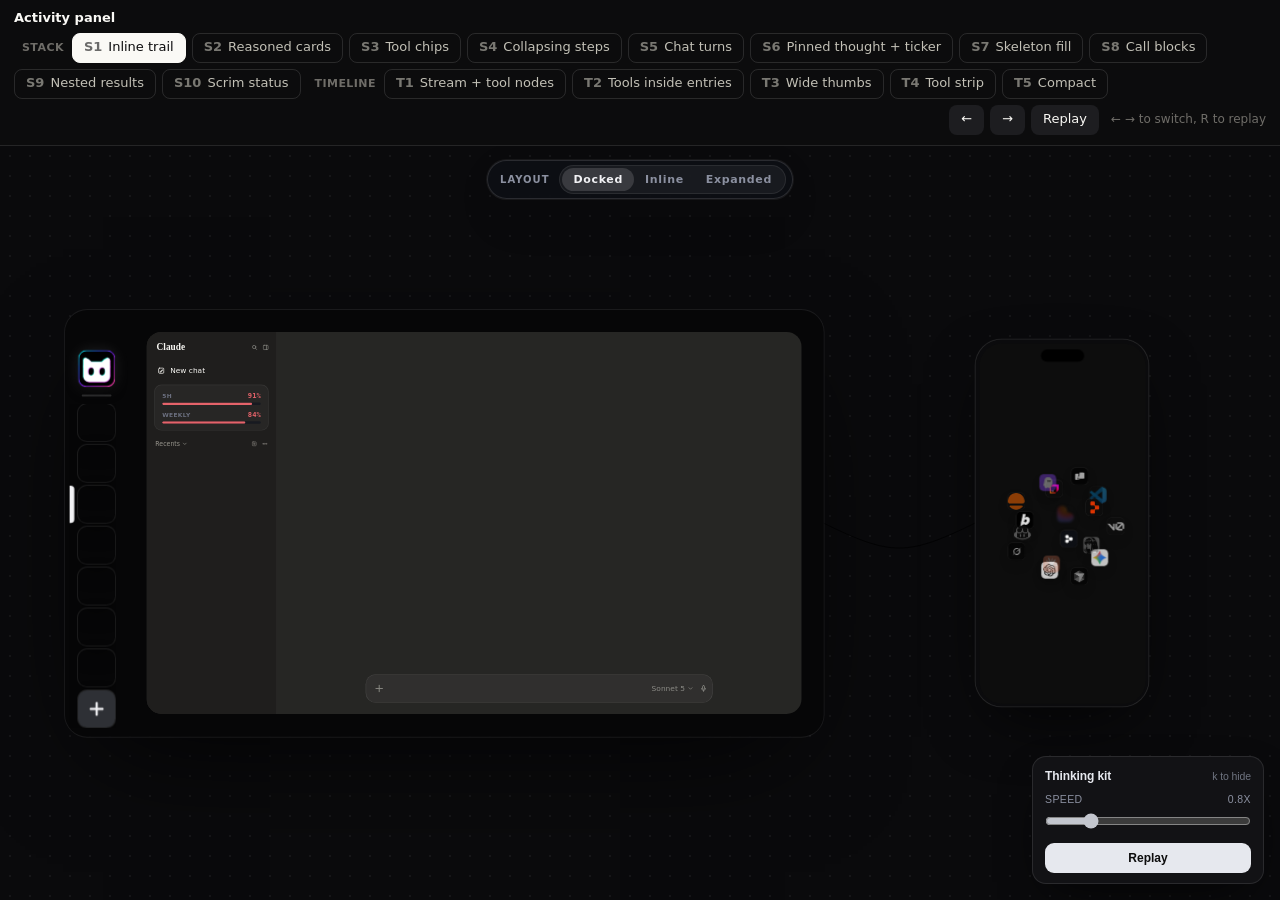
==== activity-variants.a2941ab4.html @ 294faf10 "Add Activity panel variants: 10 stack + 5 timeline, rock climbing video search" ====
<!doctype html>
<html lang="en">
<head>
<meta charset="utf-8" />
<meta name="viewport" content="width=device-width, initial-scale=1" />
<title>Activity panel variants</title>
<style>
  :root { color-scheme: dark; }
  * { box-sizing: border-box; }
  body { margin: 0; height: 100vh; display: flex; flex-direction: column; background: #050505; color: #FAF9F5; font: 13px/1.3 "SF Pro Text", "Inter", system-ui, sans-serif; }
  .bar { display: flex; align-items: center; gap: 6px; padding: 10px 14px; border-bottom: 1px solid rgba(255, 255, 255, .1); background: #0c0c0d; flex-wrap: wrap; }
  .bar h1 { margin: 0 10px 0 0; font-size: 13px; font-weight: 600; }
  .v { display: inline-flex; align-items: center; gap: 6px; height: 30px; padding: 0 11px; border: 1px solid rgba(255, 255, 255, .12); border-radius: 8px; background: transparent; color: #C2C0B6; font: inherit; cursor: pointer; transition: background .15s, color .15s, border-color .15s; }
  .v:hover { background: rgba(255, 255, 255, .06); color: #FAF9F5; }
  .v:focus-visible, .ctl:focus-visible { outline: 2px solid #8fb3ff; outline-offset: 2px; }
  .v[aria-pressed="true"] { background: #FAF9F5; color: #0c0c0d; border-color: #FAF9F5; }
  .v b { font-variant-numeric: tabular-nums; opacity: .6; font-weight: 600; }
  .sp { flex: 1; }
  #list { display: flex; flex-wrap: wrap; gap: 6px; align-items: center; }
  .fam { margin: 0 2px 0 8px; font-size: 11px; font-weight: 600; letter-spacing: .04em; text-transform: uppercase; color: #6f6d68; }
  .ctl { height: 30px; padding: 0 12px; border: 0; border-radius: 8px; background: #1d1d20; color: #FAF9F5; font: inherit; cursor: pointer; }
  .ctl:hover { background: #2a2a2e; }
  .hint { color: #6f6d68; font-size: 12px; margin-left: 6px; }
  iframe { flex: 1; width: 100%; border: 0; background: #000; }
</style>
</head>
<body>
<div class="bar" role="toolbar" aria-label="Variants">
  <h1>Activity panel</h1>
  <span id="list"></span>
  <span class="sp"></span>
  <button class="ctl" id="prev" type="button" aria-label="Previous variant">←</button>
  <button class="ctl" id="next" type="button" aria-label="Next variant">→</button>
  <button class="ctl" id="replay" type="button">Replay</button>
  <span class="hint">← → to switch, R to replay</span>
</div>
<iframe id="stage" title="superbot hero with Activity panel"></iframe>
<script>
  const LIST = [
    ["s1", "Inline trail"], ["s2", "Reasoned cards"], ["s3", "Tool chips"], ["s4", "Collapsing steps"], ["s5", "Chat turns"],
    ["s6", "Pinned thought + ticker"], ["s7", "Skeleton fill"], ["s8", "Call blocks"], ["s9", "Nested results"], ["s10", "Scrim status"],
    ["t1", "Stream + tool nodes"], ["t2", "Tools inside entries"], ["t3", "Wide thumbs"], ["t4", "Tool strip"], ["t5", "Compact"],
  ];
  const list = document.getElementById("list");
  const stage = document.getElementById("stage");
  // t skips most of the intro so the demo reaches the ask quickly
  const SKIP = "&t=3600";
  const start = LIST.findIndex(([id]) => id === new URLSearchParams(location.search).get("v"));
  let cur = start < 0 ? 0 : start;
  const btns = LIST.map(([id, n], i) => {
    if (i === 0 || id[0] !== LIST[i - 1][0][0]) list.append(Object.assign(document.createElement("span"), { className: "fam", textContent: id[0] === "s" ? "Stack" : "Timeline" }));
    const b = document.createElement("button");
    b.className = "v"; b.type = "button";
    b.innerHTML = `<b>${id.toUpperCase()}</b>${n}`;
    b.addEventListener("click", () => show(i));
    list.append(b);
    return b;
  });
  function show(i) {
    cur = (i + LIST.length) % LIST.length;
    btns.forEach((b, k) => b.setAttribute("aria-pressed", String(k === cur)));
    stage.src = `activity.a2941ab4.html?v=${LIST[cur][0]}${SKIP}&r=${Date.now()}`;
    history.replaceState(null, "", `?v=${LIST[cur][0]}`);
  }
  document.getElementById("prev").onclick = () => show(cur - 1);
  document.getElementById("next").onclick = () => show(cur + 1);
  document.getElementById("replay").onclick = () => show(cur);
  addEventListener("keydown", (e) => {
    if (e.key === "ArrowRight") show(cur + 1);
    else if (e.key === "ArrowLeft") show(cur - 1);
    else if (e.key === "r") show(cur);
  });
  show(cur);
</script>
</body>
</html>
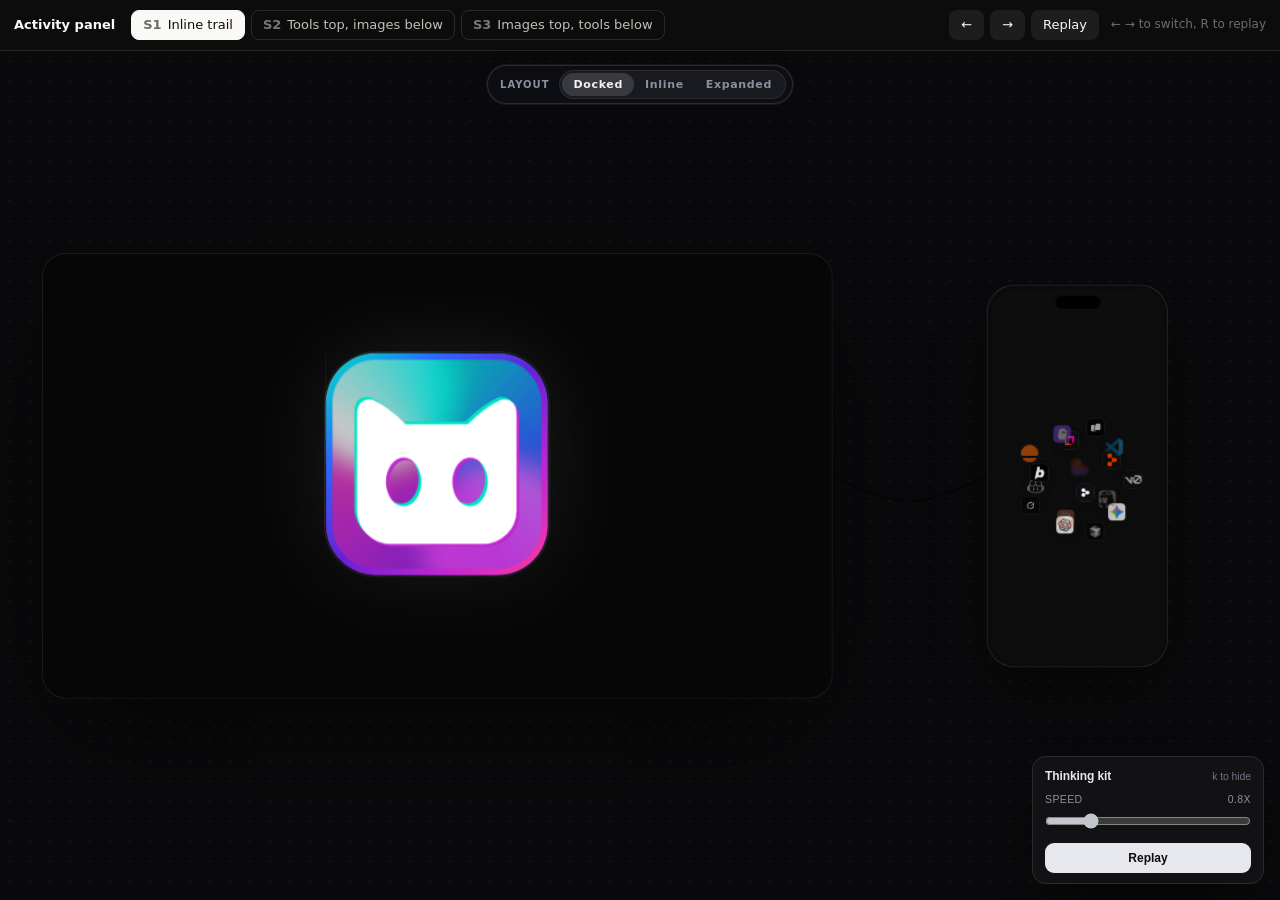
==== commit 33b7ede3: "Activity: add tools-top and images-top split variants with a selector" ====
--- a/activity-variants.a2941ab4.html
+++ b/activity-variants.a2941ab4.html
@@ -36,11 +36,7 @@
 </div>
 <iframe id="stage" title="superbot hero with Activity panel"></iframe>
 <script>
-  const LIST = [
-    ["s1", "Inline trail"], ["s2", "Reasoned cards"], ["s3", "Tool chips"], ["s4", "Collapsing steps"], ["s5", "Chat turns"],
-    ["s6", "Pinned thought + ticker"], ["s7", "Skeleton fill"], ["s8", "Call blocks"], ["s9", "Nested results"], ["s10", "Scrim status"],
-    ["t1", "Stream + tool nodes"], ["t2", "Tools inside entries"], ["t3", "Wide thumbs"], ["t4", "Tool strip"], ["t5", "Compact"],
-  ];
+  const LIST = [["s1", "Inline trail"], ["s2", "Tools top, images below"], ["s3", "Images top, tools below"]];
   const list = document.getElementById("list");
   const stage = document.getElementById("stage");
   // t skips most of the intro so the demo reaches the ask quickly
@@ -48,7 +44,6 @@
   const start = LIST.findIndex(([id]) => id === new URLSearchParams(location.search).get("v"));
   let cur = start < 0 ? 0 : start;
   const btns = LIST.map(([id, n], i) => {
-    if (i === 0 || id[0] !== LIST[i - 1][0][0]) list.append(Object.assign(document.createElement("span"), { className: "fam", textContent: id[0] === "s" ? "Stack" : "Timeline" }));
     const b = document.createElement("button");
     b.className = "v"; b.type = "button";
     b.innerHTML = `<b>${id.toUpperCase()}</b>${n}`;
